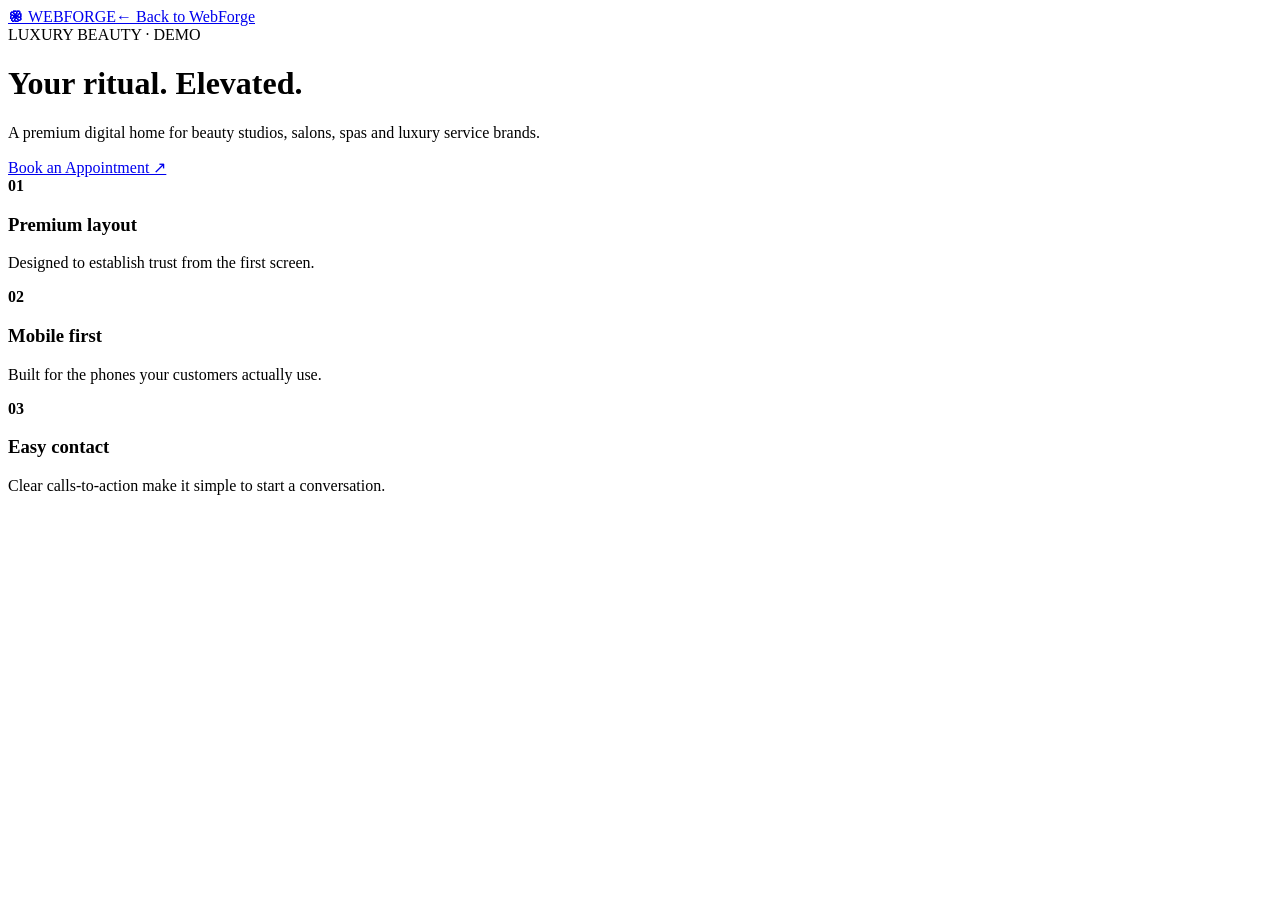
==== demos/beautydesign.html @ a0e536c3 "Upload demos/beautydesign.html" ====
<!doctype html><html lang="en"><head><meta charset="utf-8"><meta name="viewport" content="width=device-width,initial-scale=1"><title>Atelier Beauty — WebForge Demo</title><link rel="stylesheet" href="/demos/demo.css"></head><body><div class="wrap"><div class="nav"><a class="brand" href="/"><b>֎</b> WEBFORGE</a><a class="back" href="/">← Back to WebForge</a></div><main class="hero"><div class="content"><div class="tag">LUXURY BEAUTY · DEMO</div><h1>Your ritual. Elevated.</h1><p>A premium digital home for beauty studios, salons, spas and luxury service brands.</p><a class="btn" href="https://wa.me/2349123429926?text=Hello%20WebForge%2C%20I%20want%20a%20Beauty%20website.">Book an Appointment ↗</a></div></main><section class="cards"><div class="card"><b>01</b><h3>Premium layout</h3><p>Designed to establish trust from the first screen.</p></div><div class="card"><b>02</b><h3>Mobile first</h3><p>Built for the phones your customers actually use.</p></div><div class="card"><b>03</b><h3>Easy contact</h3><p>Clear calls-to-action make it simple to start a conversation.</p></div></section></div></body></html>
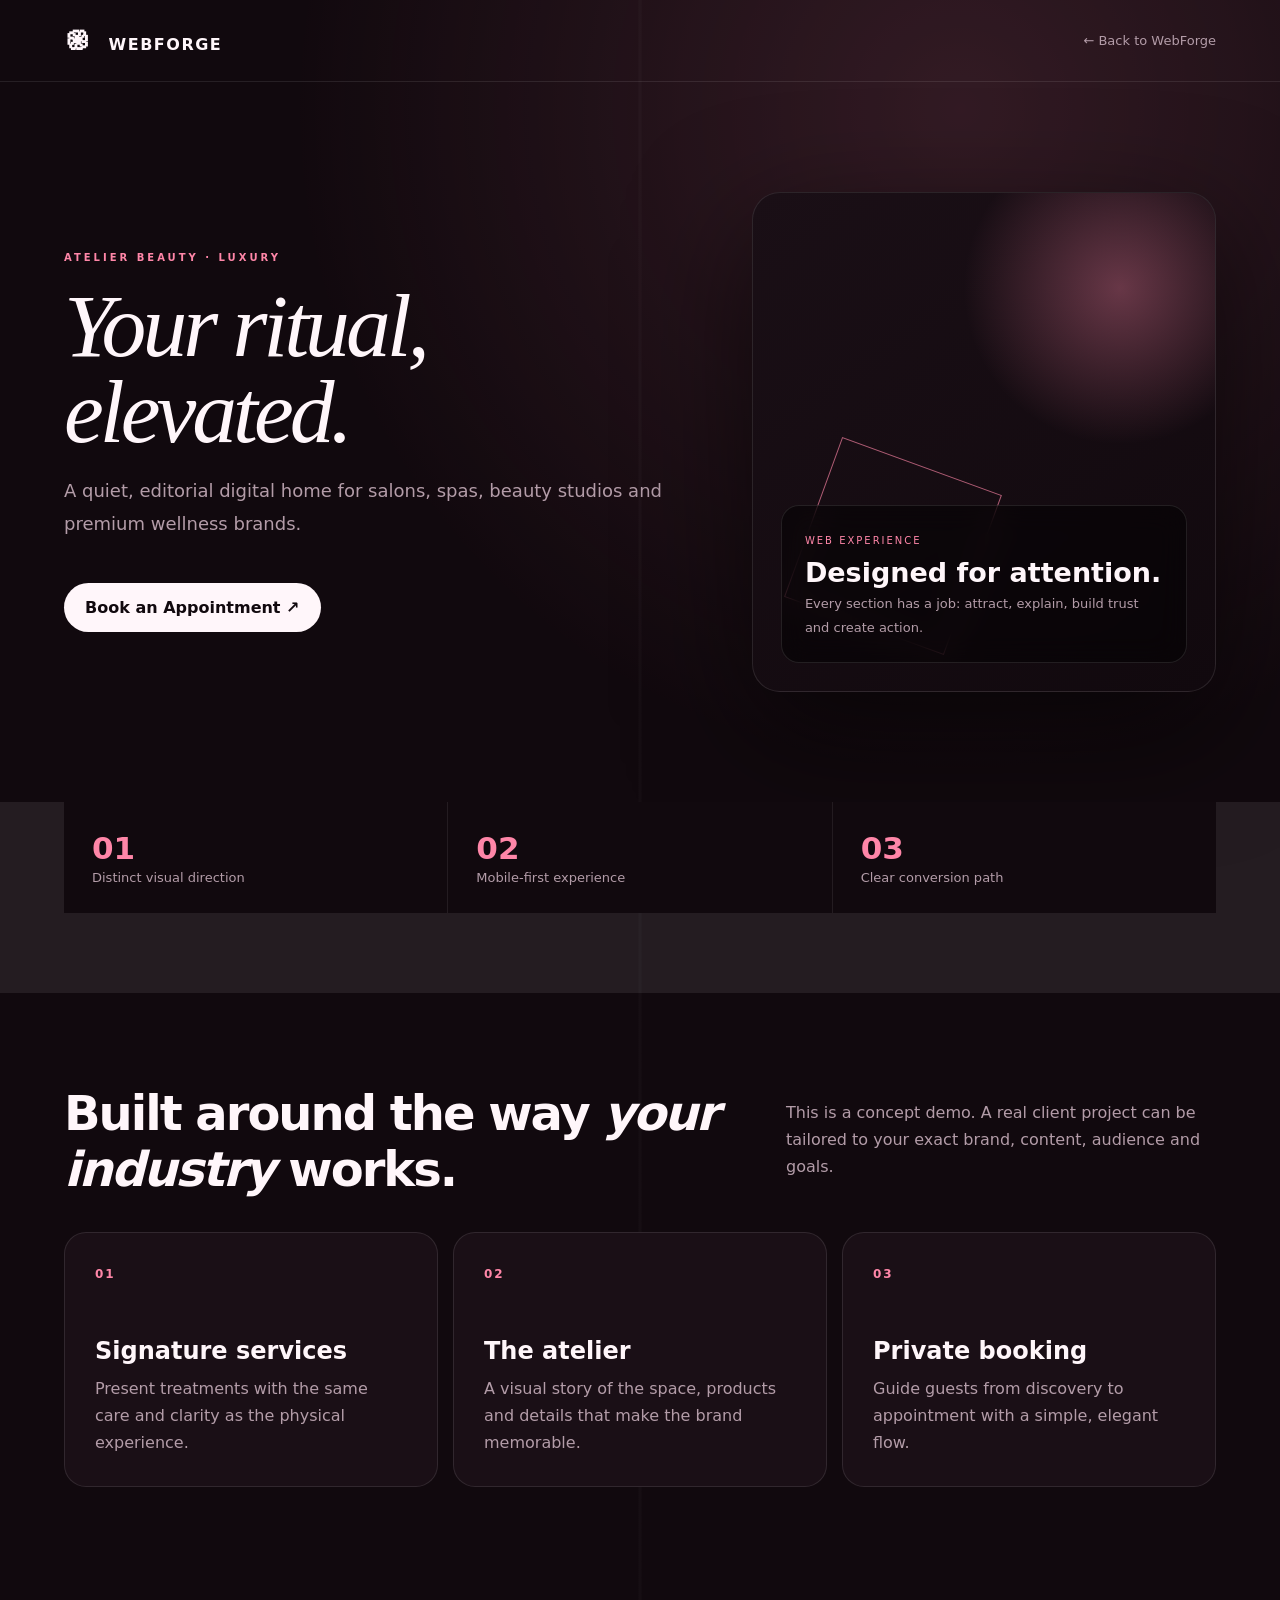
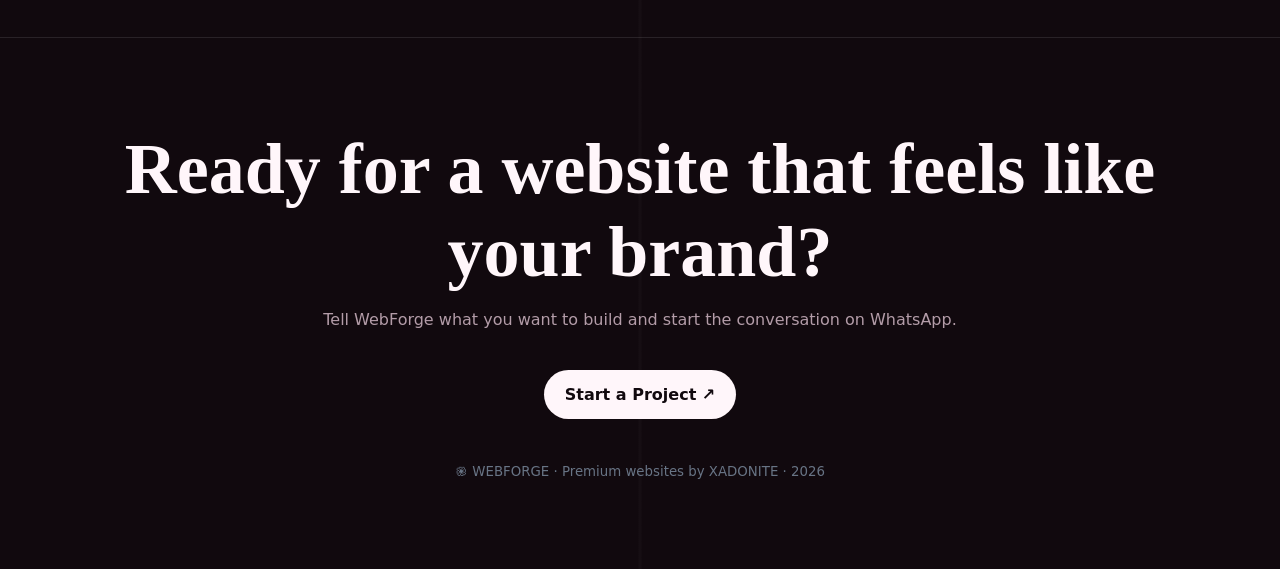
==== commit 9bf303b4: "Upload demos/beautydesign.html" ====
--- a/demos/beautydesign.html
+++ b/demos/beautydesign.html
@@ -1 +1,59 @@
-<!doctype html><html lang="en"><head><meta charset="utf-8"><meta name="viewport" content="width=device-width,initial-scale=1"><title>Atelier Beauty — WebForge Demo</title><link rel="stylesheet" href="/demos/demo.css"></head><body><div class="wrap"><div class="nav"><a class="brand" href="/"><b>֎</b> WEBFORGE</a><a class="back" href="/">← Back to WebForge</a></div><main class="hero"><div class="content"><div class="tag">LUXURY BEAUTY · DEMO</div><h1>Your ritual. Elevated.</h1><p>A premium digital home for beauty studios, salons, spas and luxury service brands.</p><a class="btn" href="https://wa.me/2349123429926?text=Hello%20WebForge%2C%20I%20want%20a%20Beauty%20website.">Book an Appointment ↗</a></div></main><section class="cards"><div class="card"><b>01</b><h3>Premium layout</h3><p>Designed to establish trust from the first screen.</p></div><div class="card"><b>02</b><h3>Mobile first</h3><p>Built for the phones your customers actually use.</p></div><div class="card"><b>03</b><h3>Easy contact</h3><p>Clear calls-to-action make it simple to start a conversation.</p></div></section></div></body></html>+<!doctype html>
+<html lang="en">
+<head>
+<meta charset="utf-8">
+<meta name="viewport" content="width=device-width,initial-scale=1">
+<meta name="description" content="A quiet, editorial digital home for salons, spas, beauty studios and premium wellness brands.">
+<title>Atelier Beauty — Luxury</title>
+<link rel="preconnect" href="https://fonts.googleapis.com">
+<style>:root{--accent:#ff86a8;--accent2:#e9b8ff;--bg:#11090e;--panel:#1a0f16;--ink:#fff6fa;--muted:#b39ca8;}
+*{box-sizing:border-box}html{scroll-behavior:smooth}body{margin:0;background:var(--bg);color:var(--ink);font-family:Inter,system-ui,-apple-system,BlinkMacSystemFont,"Segoe UI",sans-serif;overflow-x:hidden}
+a{text-decoration:none;color:inherit}.page{min-height:100vh;position:relative}.page:before{content:"";position:absolute;inset:0;pointer-events:none;background:radial-gradient(circle at 75% 5%,color-mix(in srgb,var(--accent) 18%,transparent),transparent 30%),linear-gradient(90deg,transparent 49.8%,rgba(255,255,255,.035) 50%,transparent 50.2%);opacity:.8}
+.nav{height:82px;max-width:1280px;margin:auto;padding:0 5%;display:flex;align-items:center;justify-content:space-between;position:relative;z-index:5;border-bottom:1px solid rgba(255,255,255,.09)}.brand{font-weight:800;letter-spacing:1.5px}.brand b{font-size:28px;margin-right:8px}.back{color:var(--muted);font-size:13px}.back:hover{color:var(--ink)}
+.hero{max-width:1280px;margin:auto;min-height:720px;padding:80px 5%;display:grid;grid-template-columns:1.15fr .85fr;gap:60px;align-items:center;position:relative;z-index:1}.tag{font-size:10px;letter-spacing:3px;color:var(--accent);font-weight:800}.hero h1{font-family:Georgia,serif;font-size:clamp(52px,7vw,92px);line-height:.96;letter-spacing:-4px;max-width:900px;margin:20px 0}.business .hero h1,.school .hero h1,.tech .hero h1{font-family:Inter,system-ui,sans-serif;font-weight:800}.creator .hero h1{font-style:italic}.event .hero h1{font-family:Impact,Haettenschweiler,"Arial Narrow Bold",sans-serif;text-transform:uppercase;letter-spacing:-1px}.fitness .hero h1{font-family:Impact,Haettenschweiler,"Arial Narrow Bold",sans-serif;text-transform:uppercase}.beauty .hero h1{font-family:Georgia,serif;font-style:italic;font-weight:400}.hero p{font-size:18px;line-height:1.8;color:var(--muted);max-width:650px}.cta{display:inline-flex;margin-top:25px;padding:15px 21px;border-radius:999px;background:var(--ink);color:var(--bg);font-weight:800;transition:.2s}.cta:hover{transform:translateY(-3px);box-shadow:0 15px 45px color-mix(in srgb,var(--accent) 22%,transparent)}
+.visual{min-height:500px;border:1px solid rgba(255,255,255,.1);border-radius:28px;position:relative;overflow:hidden;background:linear-gradient(145deg,var(--panel),var(--bg));box-shadow:0 40px 120px #0009}.visual .shape{position:absolute;border-radius:50%;width:330px;height:330px;right:-70px;top:-70px;background:radial-gradient(circle,var(--accent),transparent 67%);opacity:.35}.visual .shape2{position:absolute;width:170px;height:170px;left:12%;bottom:12%;border:1px solid color-mix(in srgb,var(--accent) 65%,transparent);transform:rotate(20deg)}.visual .mini{position:absolute;left:28px;right:28px;bottom:28px;padding:23px;border:1px solid rgba(255,255,255,.1);background:#0007;backdrop-filter:blur(14px);border-radius:18px}.mini span{font-size:10px;letter-spacing:2px;color:var(--accent)}.mini h3{font-size:27px;margin:9px 0 4px}.mini p{font-size:13px;margin:0;color:var(--muted)}
+.stats{max-width:1280px;margin:auto;padding:0 5% 80px;display:grid;grid-template-columns:repeat(3,1fr);gap:1px;background:rgba(255,255,255,.08);position:relative;z-index:1}.stat{background:var(--bg);padding:28px}.stat b{font-size:31px;color:var(--accent)}.stat span{display:block;color:var(--muted);font-size:13px;margin-top:4px}
+.features{max-width:1280px;margin:auto;padding:90px 5%;position:relative;z-index:1}.featuresHead{display:flex;justify-content:space-between;gap:25px;align-items:end;margin-bottom:35px}.featuresHead h2{font-size:48px;letter-spacing:-2px;margin:0}.featuresHead p{max-width:430px;color:var(--muted);line-height:1.7}.cards{display:grid;grid-template-columns:repeat(3,1fr);gap:15px}.card{min-height:250px;padding:30px;border:1px solid rgba(255,255,255,.1);background:var(--panel);border-radius:22px;transition:.25s}.card:hover{transform:translateY(-6px);border-color:color-mix(in srgb,var(--accent) 55%,transparent)}.card b{color:var(--accent);font-size:12px;letter-spacing:2px}.card h3{font-size:24px;margin:55px 0 10px}.card p{color:var(--muted);line-height:1.7;margin:0}
+.footerCta{max-width:1280px;margin:60px auto 0;padding:90px 5%;border-top:1px solid rgba(255,255,255,.1);text-align:center;position:relative;z-index:1}.footerCta h2{font-family:Georgia,serif;font-size:clamp(40px,6vw,72px);margin:0 0 14px}.footerCta p{color:var(--muted)}.footerCta small{display:block;color:#687485;margin-top:45px}
+@media(max-width:850px){.hero{grid-template-columns:1fr;padding-top:60px}.visual{min-height:400px}.cards{grid-template-columns:1fr}.stats{grid-template-columns:1fr}.featuresHead{display:block}.featuresHead p{margin-top:18px}.featuresHead h2{font-size:40px}}
+@media(max-width:600px){.nav{height:68px}.hero h1{font-size:52px;letter-spacing:-2px}.hero{min-height:auto;padding-bottom:70px}.visual{min-height:360px}.features,.footerCta{padding-top:65px;padding-bottom:65px}}
+</style>
+</head>
+<body class="beauty">
+<div class="page">
+<header class="nav">
+<a class="brand" href="/"><b>֎</b> WEBFORGE</a>
+<a class="back" href="/">← Back to WebForge</a>
+</header>
+<main>
+<section class="hero">
+<div>
+<div class="tag">ATELIER BEAUTY · LUXURY</div>
+<h1>Your ritual, elevated.</h1>
+<p>A quiet, editorial digital home for salons, spas, beauty studios and premium wellness brands.</p>
+<a class="cta" href="https://wa.me/2349123429926?text=Hello%20WebForge%2C%20I%20want%20a%20Beauty%20website.">Book an Appointment ↗</a>
+</div>
+<div class="visual">
+<div class="shape"></div><div class="shape2"></div>
+<div class="mini"><span>WEB EXPERIENCE</span><h3>Designed for attention.</h3><p>Every section has a job: attract, explain, build trust and create action.</p></div>
+</div>
+</section>
+<section class="stats">
+<div class="stat"><b>01</b><span>Distinct visual direction</span></div>
+<div class="stat"><b>02</b><span>Mobile-first experience</span></div>
+<div class="stat"><b>03</b><span>Clear conversion path</span></div>
+</section>
+<section class="features">
+<div class="featuresHead"><h2>Built around the way <em>your industry</em> works.</h2><p>This is a concept demo. A real client project can be tailored to your exact brand, content, audience and goals.</p></div>
+<div class="cards"><article class="card"><b>01</b><h3>Signature services</h3><p>Present treatments with the same care and clarity as the physical experience.</p></article><article class="card"><b>02</b><h3>The atelier</h3><p>A visual story of the space, products and details that make the brand memorable.</p></article><article class="card"><b>03</b><h3>Private booking</h3><p>Guide guests from discovery to appointment with a simple, elegant flow.</p></article></div>
+</section>
+<section class="footerCta">
+<h2>Ready for a website that feels like your brand?</h2>
+<p>Tell WebForge what you want to build and start the conversation on WhatsApp.</p>
+<a class="cta" href="https://wa.me/2349123429926?text=Hello%20WebForge%2C%20I%20want%20to%20start%20a%20project.">Start a Project ↗</a>
+<small>֎ WEBFORGE · Premium websites by XADONITE · 2026</small>
+</section>
+</main>
+</div>
+</body>
+</html>
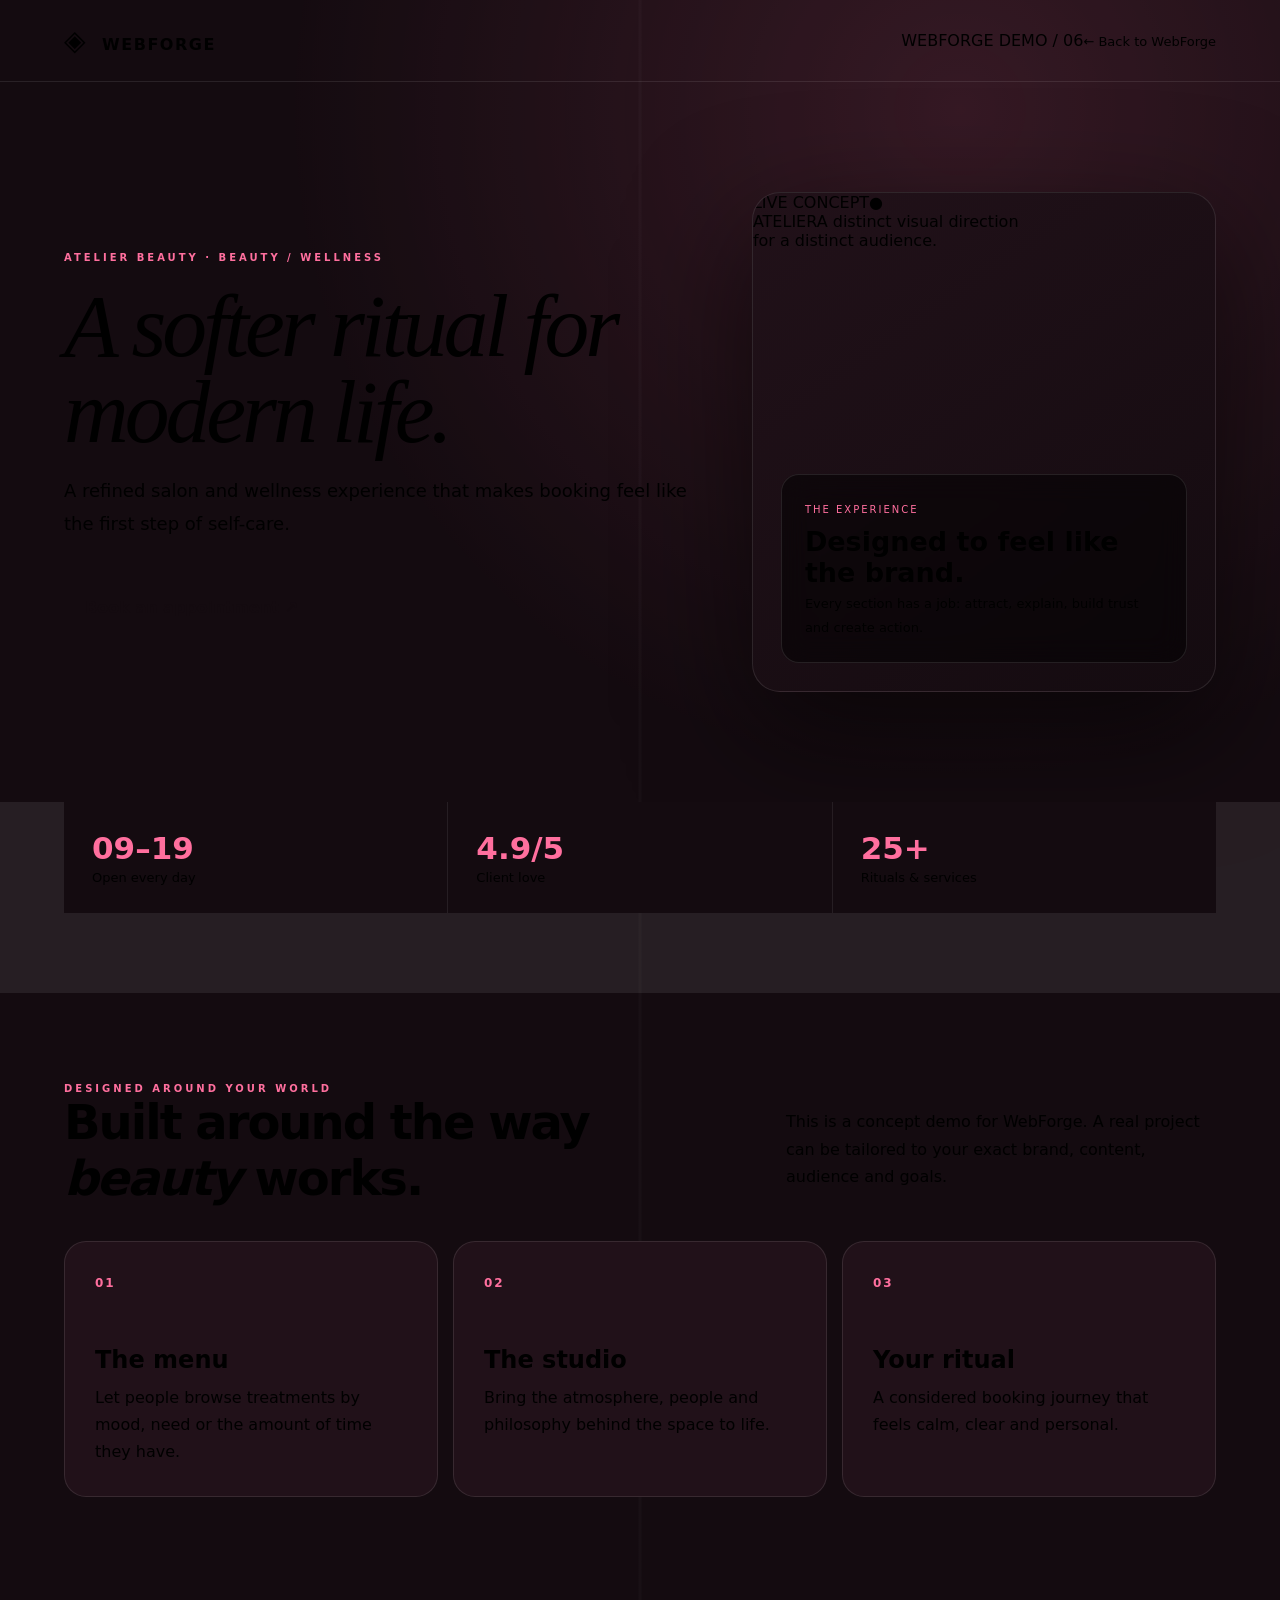
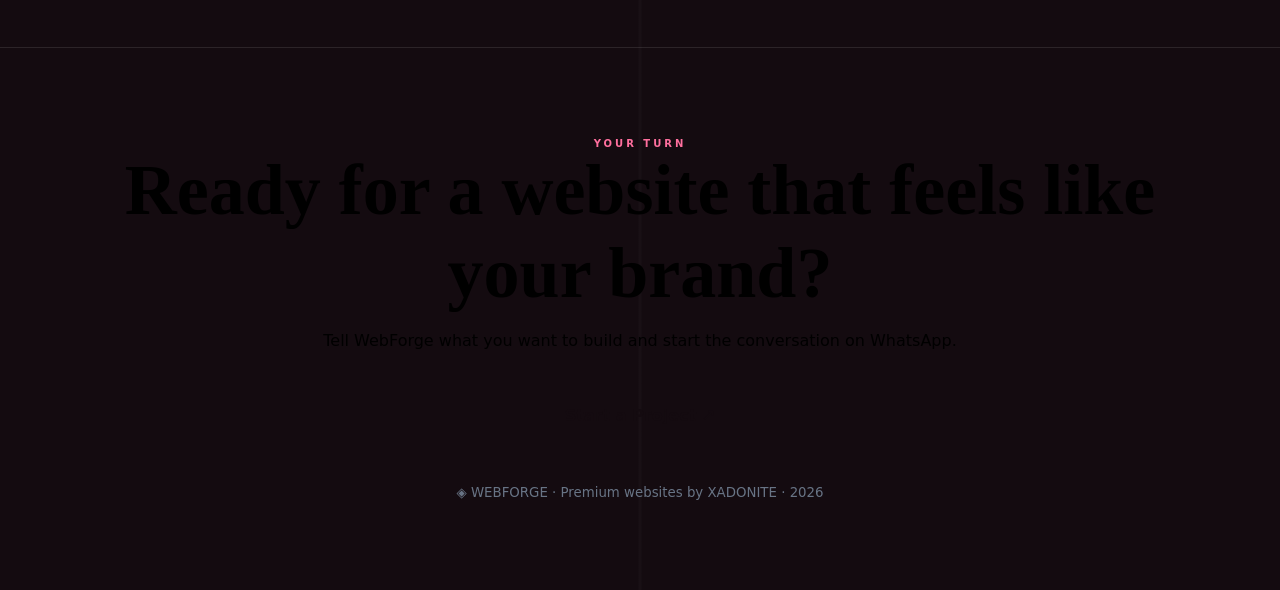
==== commit 6ee1378d: "Upload demos/beautydesign.html" ====
--- a/demos/beautydesign.html
+++ b/demos/beautydesign.html
@@ -1,59 +1 @@
-<!doctype html>
-<html lang="en">
-<head>
-<meta charset="utf-8">
-<meta name="viewport" content="width=device-width,initial-scale=1">
-<meta name="description" content="A quiet, editorial digital home for salons, spas, beauty studios and premium wellness brands.">
-<title>Atelier Beauty — Luxury</title>
-<link rel="preconnect" href="https://fonts.googleapis.com">
-<style>:root{--accent:#ff86a8;--accent2:#e9b8ff;--bg:#11090e;--panel:#1a0f16;--ink:#fff6fa;--muted:#b39ca8;}
-*{box-sizing:border-box}html{scroll-behavior:smooth}body{margin:0;background:var(--bg);color:var(--ink);font-family:Inter,system-ui,-apple-system,BlinkMacSystemFont,"Segoe UI",sans-serif;overflow-x:hidden}
-a{text-decoration:none;color:inherit}.page{min-height:100vh;position:relative}.page:before{content:"";position:absolute;inset:0;pointer-events:none;background:radial-gradient(circle at 75% 5%,color-mix(in srgb,var(--accent) 18%,transparent),transparent 30%),linear-gradient(90deg,transparent 49.8%,rgba(255,255,255,.035) 50%,transparent 50.2%);opacity:.8}
-.nav{height:82px;max-width:1280px;margin:auto;padding:0 5%;display:flex;align-items:center;justify-content:space-between;position:relative;z-index:5;border-bottom:1px solid rgba(255,255,255,.09)}.brand{font-weight:800;letter-spacing:1.5px}.brand b{font-size:28px;margin-right:8px}.back{color:var(--muted);font-size:13px}.back:hover{color:var(--ink)}
-.hero{max-width:1280px;margin:auto;min-height:720px;padding:80px 5%;display:grid;grid-template-columns:1.15fr .85fr;gap:60px;align-items:center;position:relative;z-index:1}.tag{font-size:10px;letter-spacing:3px;color:var(--accent);font-weight:800}.hero h1{font-family:Georgia,serif;font-size:clamp(52px,7vw,92px);line-height:.96;letter-spacing:-4px;max-width:900px;margin:20px 0}.business .hero h1,.school .hero h1,.tech .hero h1{font-family:Inter,system-ui,sans-serif;font-weight:800}.creator .hero h1{font-style:italic}.event .hero h1{font-family:Impact,Haettenschweiler,"Arial Narrow Bold",sans-serif;text-transform:uppercase;letter-spacing:-1px}.fitness .hero h1{font-family:Impact,Haettenschweiler,"Arial Narrow Bold",sans-serif;text-transform:uppercase}.beauty .hero h1{font-family:Georgia,serif;font-style:italic;font-weight:400}.hero p{font-size:18px;line-height:1.8;color:var(--muted);max-width:650px}.cta{display:inline-flex;margin-top:25px;padding:15px 21px;border-radius:999px;background:var(--ink);color:var(--bg);font-weight:800;transition:.2s}.cta:hover{transform:translateY(-3px);box-shadow:0 15px 45px color-mix(in srgb,var(--accent) 22%,transparent)}
-.visual{min-height:500px;border:1px solid rgba(255,255,255,.1);border-radius:28px;position:relative;overflow:hidden;background:linear-gradient(145deg,var(--panel),var(--bg));box-shadow:0 40px 120px #0009}.visual .shape{position:absolute;border-radius:50%;width:330px;height:330px;right:-70px;top:-70px;background:radial-gradient(circle,var(--accent),transparent 67%);opacity:.35}.visual .shape2{position:absolute;width:170px;height:170px;left:12%;bottom:12%;border:1px solid color-mix(in srgb,var(--accent) 65%,transparent);transform:rotate(20deg)}.visual .mini{position:absolute;left:28px;right:28px;bottom:28px;padding:23px;border:1px solid rgba(255,255,255,.1);background:#0007;backdrop-filter:blur(14px);border-radius:18px}.mini span{font-size:10px;letter-spacing:2px;color:var(--accent)}.mini h3{font-size:27px;margin:9px 0 4px}.mini p{font-size:13px;margin:0;color:var(--muted)}
-.stats{max-width:1280px;margin:auto;padding:0 5% 80px;display:grid;grid-template-columns:repeat(3,1fr);gap:1px;background:rgba(255,255,255,.08);position:relative;z-index:1}.stat{background:var(--bg);padding:28px}.stat b{font-size:31px;color:var(--accent)}.stat span{display:block;color:var(--muted);font-size:13px;margin-top:4px}
-.features{max-width:1280px;margin:auto;padding:90px 5%;position:relative;z-index:1}.featuresHead{display:flex;justify-content:space-between;gap:25px;align-items:end;margin-bottom:35px}.featuresHead h2{font-size:48px;letter-spacing:-2px;margin:0}.featuresHead p{max-width:430px;color:var(--muted);line-height:1.7}.cards{display:grid;grid-template-columns:repeat(3,1fr);gap:15px}.card{min-height:250px;padding:30px;border:1px solid rgba(255,255,255,.1);background:var(--panel);border-radius:22px;transition:.25s}.card:hover{transform:translateY(-6px);border-color:color-mix(in srgb,var(--accent) 55%,transparent)}.card b{color:var(--accent);font-size:12px;letter-spacing:2px}.card h3{font-size:24px;margin:55px 0 10px}.card p{color:var(--muted);line-height:1.7;margin:0}
-.footerCta{max-width:1280px;margin:60px auto 0;padding:90px 5%;border-top:1px solid rgba(255,255,255,.1);text-align:center;position:relative;z-index:1}.footerCta h2{font-family:Georgia,serif;font-size:clamp(40px,6vw,72px);margin:0 0 14px}.footerCta p{color:var(--muted)}.footerCta small{display:block;color:#687485;margin-top:45px}
-@media(max-width:850px){.hero{grid-template-columns:1fr;padding-top:60px}.visual{min-height:400px}.cards{grid-template-columns:1fr}.stats{grid-template-columns:1fr}.featuresHead{display:block}.featuresHead p{margin-top:18px}.featuresHead h2{font-size:40px}}
-@media(max-width:600px){.nav{height:68px}.hero h1{font-size:52px;letter-spacing:-2px}.hero{min-height:auto;padding-bottom:70px}.visual{min-height:360px}.features,.footerCta{padding-top:65px;padding-bottom:65px}}
-</style>
-</head>
-<body class="beauty">
-<div class="page">
-<header class="nav">
-<a class="brand" href="/"><b>֎</b> WEBFORGE</a>
-<a class="back" href="/">← Back to WebForge</a>
-</header>
-<main>
-<section class="hero">
-<div>
-<div class="tag">ATELIER BEAUTY · LUXURY</div>
-<h1>Your ritual, elevated.</h1>
-<p>A quiet, editorial digital home for salons, spas, beauty studios and premium wellness brands.</p>
-<a class="cta" href="https://wa.me/2349123429926?text=Hello%20WebForge%2C%20I%20want%20a%20Beauty%20website.">Book an Appointment ↗</a>
-</div>
-<div class="visual">
-<div class="shape"></div><div class="shape2"></div>
-<div class="mini"><span>WEB EXPERIENCE</span><h3>Designed for attention.</h3><p>Every section has a job: attract, explain, build trust and create action.</p></div>
-</div>
-</section>
-<section class="stats">
-<div class="stat"><b>01</b><span>Distinct visual direction</span></div>
-<div class="stat"><b>02</b><span>Mobile-first experience</span></div>
-<div class="stat"><b>03</b><span>Clear conversion path</span></div>
-</section>
-<section class="features">
-<div class="featuresHead"><h2>Built around the way <em>your industry</em> works.</h2><p>This is a concept demo. A real client project can be tailored to your exact brand, content, audience and goals.</p></div>
-<div class="cards"><article class="card"><b>01</b><h3>Signature services</h3><p>Present treatments with the same care and clarity as the physical experience.</p></article><article class="card"><b>02</b><h3>The atelier</h3><p>A visual story of the space, products and details that make the brand memorable.</p></article><article class="card"><b>03</b><h3>Private booking</h3><p>Guide guests from discovery to appointment with a simple, elegant flow.</p></article></div>
-</section>
-<section class="footerCta">
-<h2>Ready for a website that feels like your brand?</h2>
-<p>Tell WebForge what you want to build and start the conversation on WhatsApp.</p>
-<a class="cta" href="https://wa.me/2349123429926?text=Hello%20WebForge%2C%20I%20want%20to%20start%20a%20project.">Start a Project ↗</a>
-<small>֎ WEBFORGE · Premium websites by XADONITE · 2026</small>
-</section>
-</main>
-</div>
-</body>
-</html>+<!doctype html><html lang="en"><head><meta charset="utf-8"><meta name="viewport" content="width=device-width,initial-scale=1"><meta name="description" content="Atelier Beauty — A refined salon and wellness experience that makes booking feel like the first step of self-care."><meta name="theme-color" content="#140b10"><title>Atelier Beauty — WebForge Demo</title><link rel="preconnect" href="https://fonts.googleapis.com"><link rel="preconnect" href="https://fonts.gstatic.com" crossorigin><link href="https://fonts.googleapis.com/css2?family=DM+Sans:wght@400;500;600;700&family=Space+Grotesk:wght@500;600;700&display=swap" rel="stylesheet"><link rel="stylesheet" href="demo.css"></head><body class="beauty" style="--accent:#ff6f9e;--bg:#140b10;--panel:#211119"><div class="page"><header class="nav"><a class="brand" href="../"><b>◈</b> WEBFORGE</a><div class="navRight"><span class="demoLabel">WEBFORGE DEMO / 06</span><a class="back" href="../">← Back to WebForge</a></div></header><main><section class="hero"><div class="heroCopy"><div class="tag">ATELIER BEAUTY · BEAUTY / WELLNESS</div><h1>A softer ritual for modern life.</h1><p>A refined salon and wellness experience that makes booking feel like the first step of self-care.</p><a class="cta" href="https://wa.me/2349123429926?text=Hello%20WebForge%2C%20I%20want%20a%20Beauty%20wellness%20website.">Book an appointment ↗</a></div><div class="visual"><div class="visualTop"><span>LIVE CONCEPT</span><b>●</b></div><div class="art art-beauty"><span class="artIndex">ATELIER</span><span class="artCircle"></span><span class="artLine"></span><span class="artCaption">A distinct visual direction<br>for a distinct audience.</span></div><div class="mini"><span>THE EXPERIENCE</span><h3>Designed to feel like the brand.</h3><p>Every section has a job: attract, explain, build trust and create action.</p></div></div></section><section class="stats"><div class="stat"><b>09–19</b><span>Open every day</span></div><div class="stat"><b>4.9/5</b><span>Client love</span></div><div class="stat"><b>25+</b><span>Rituals & services</span></div></section><section class="features"><div class="featuresHead"><div><div class="tag">DESIGNED AROUND YOUR WORLD</div><h2>Built around the way <em>beauty</em> works.</h2></div><p>This is a concept demo for WebForge. A real project can be tailored to your exact brand, content, audience and goals.</p></div><div class="cards"><article class="card"><b>01</b><h3>The menu</h3><p>Let people browse treatments by mood, need or the amount of time they have.</p></article><article class="card"><b>02</b><h3>The studio</h3><p>Bring the atmosphere, people and philosophy behind the space to life.</p></article><article class="card"><b>03</b><h3>Your ritual</h3><p>A considered booking journey that feels calm, clear and personal.</p></article></div></section><section class="footerCta"><div class="tag">YOUR TURN</div><h2>Ready for a website that feels like your brand?</h2><p>Tell WebForge what you want to build and start the conversation on WhatsApp.</p><a class="cta" href="https://wa.me/2349123429926?text=Hello%20WebForge%2C%20I%20want%20to%20start%20a%20project.">Start a Project ↗</a><small>◈ WEBFORGE · Premium websites by XADONITE · 2026</small></section></main></div></body></html>
--- a/demos/demo.css
+++ b/demos/demo.css
@@ -0,0 +1,11 @@
+
+*{box-sizing:border-box}html{scroll-behavior:smooth}body{margin:0;background:var(--bg);color:var(--ink);font-family:Inter,system-ui,-apple-system,BlinkMacSystemFont,"Segoe UI",sans-serif;overflow-x:hidden}
+a{text-decoration:none;color:inherit}.page{min-height:100vh;position:relative}.page:before{content:"";position:absolute;inset:0;pointer-events:none;background:radial-gradient(circle at 75% 5%,color-mix(in srgb,var(--accent) 18%,transparent),transparent 30%),linear-gradient(90deg,transparent 49.8%,rgba(255,255,255,.035) 50%,transparent 50.2%);opacity:.8}
+.nav{height:82px;max-width:1280px;margin:auto;padding:0 5%;display:flex;align-items:center;justify-content:space-between;position:relative;z-index:5;border-bottom:1px solid rgba(255,255,255,.09)}.brand{font-weight:800;letter-spacing:1.5px}.brand b{font-size:28px;margin-right:8px}.back{color:var(--muted);font-size:13px}.back:hover{color:var(--ink)}
+.hero{max-width:1280px;margin:auto;min-height:720px;padding:80px 5%;display:grid;grid-template-columns:1.15fr .85fr;gap:60px;align-items:center;position:relative;z-index:1}.tag{font-size:10px;letter-spacing:3px;color:var(--accent);font-weight:800}.hero h1{font-family:Georgia,serif;font-size:clamp(52px,7vw,92px);line-height:.96;letter-spacing:-4px;max-width:900px;margin:20px 0}.business .hero h1,.school .hero h1,.tech .hero h1{font-family:Inter,system-ui,sans-serif;font-weight:800}.creator .hero h1{font-style:italic}.event .hero h1{font-family:Impact,Haettenschweiler,"Arial Narrow Bold",sans-serif;text-transform:uppercase;letter-spacing:-1px}.fitness .hero h1{font-family:Impact,Haettenschweiler,"Arial Narrow Bold",sans-serif;text-transform:uppercase}.beauty .hero h1{font-family:Georgia,serif;font-style:italic;font-weight:400}.hero p{font-size:18px;line-height:1.8;color:var(--muted);max-width:650px}.cta{display:inline-flex;margin-top:25px;padding:15px 21px;border-radius:999px;background:var(--ink);color:var(--bg);font-weight:800;transition:.2s}.cta:hover{transform:translateY(-3px);box-shadow:0 15px 45px color-mix(in srgb,var(--accent) 22%,transparent)}
+.visual{min-height:500px;border:1px solid rgba(255,255,255,.1);border-radius:28px;position:relative;overflow:hidden;background:linear-gradient(145deg,var(--panel),var(--bg));box-shadow:0 40px 120px #0009}.visual .shape{position:absolute;border-radius:50%;width:330px;height:330px;right:-70px;top:-70px;background:radial-gradient(circle,var(--accent),transparent 67%);opacity:.35}.visual .shape2{position:absolute;width:170px;height:170px;left:12%;bottom:12%;border:1px solid color-mix(in srgb,var(--accent) 65%,transparent);transform:rotate(20deg)}.visual .mini{position:absolute;left:28px;right:28px;bottom:28px;padding:23px;border:1px solid rgba(255,255,255,.1);background:#0007;backdrop-filter:blur(14px);border-radius:18px}.mini span{font-size:10px;letter-spacing:2px;color:var(--accent)}.mini h3{font-size:27px;margin:9px 0 4px}.mini p{font-size:13px;margin:0;color:var(--muted)}
+.stats{max-width:1280px;margin:auto;padding:0 5% 80px;display:grid;grid-template-columns:repeat(3,1fr);gap:1px;background:rgba(255,255,255,.08);position:relative;z-index:1}.stat{background:var(--bg);padding:28px}.stat b{font-size:31px;color:var(--accent)}.stat span{display:block;color:var(--muted);font-size:13px;margin-top:4px}
+.features{max-width:1280px;margin:auto;padding:90px 5%;position:relative;z-index:1}.featuresHead{display:flex;justify-content:space-between;gap:25px;align-items:end;margin-bottom:35px}.featuresHead h2{font-size:48px;letter-spacing:-2px;margin:0}.featuresHead p{max-width:430px;color:var(--muted);line-height:1.7}.cards{display:grid;grid-template-columns:repeat(3,1fr);gap:15px}.card{min-height:250px;padding:30px;border:1px solid rgba(255,255,255,.1);background:var(--panel);border-radius:22px;transition:.25s}.card:hover{transform:translateY(-6px);border-color:color-mix(in srgb,var(--accent) 55%,transparent)}.card b{color:var(--accent);font-size:12px;letter-spacing:2px}.card h3{font-size:24px;margin:55px 0 10px}.card p{color:var(--muted);line-height:1.7;margin:0}
+.footerCta{max-width:1280px;margin:60px auto 0;padding:90px 5%;border-top:1px solid rgba(255,255,255,.1);text-align:center;position:relative;z-index:1}.footerCta h2{font-family:Georgia,serif;font-size:clamp(40px,6vw,72px);margin:0 0 14px}.footerCta p{color:var(--muted)}.footerCta small{display:block;color:#687485;margin-top:45px}
+@media(max-width:850px){.hero{grid-template-columns:1fr;padding-top:60px}.visual{min-height:400px}.cards{grid-template-columns:1fr}.stats{grid-template-columns:1fr}.featuresHead{display:block}.featuresHead p{margin-top:18px}.featuresHead h2{font-size:40px}}
+@media(max-width:600px){.nav{height:68px}.hero h1{font-size:52px;letter-spacing:-2px}.hero{min-height:auto;padding-bottom:70px}.visual{min-height:360px}.features,.footerCta{padding-top:65px;padding-bottom:65px}}
